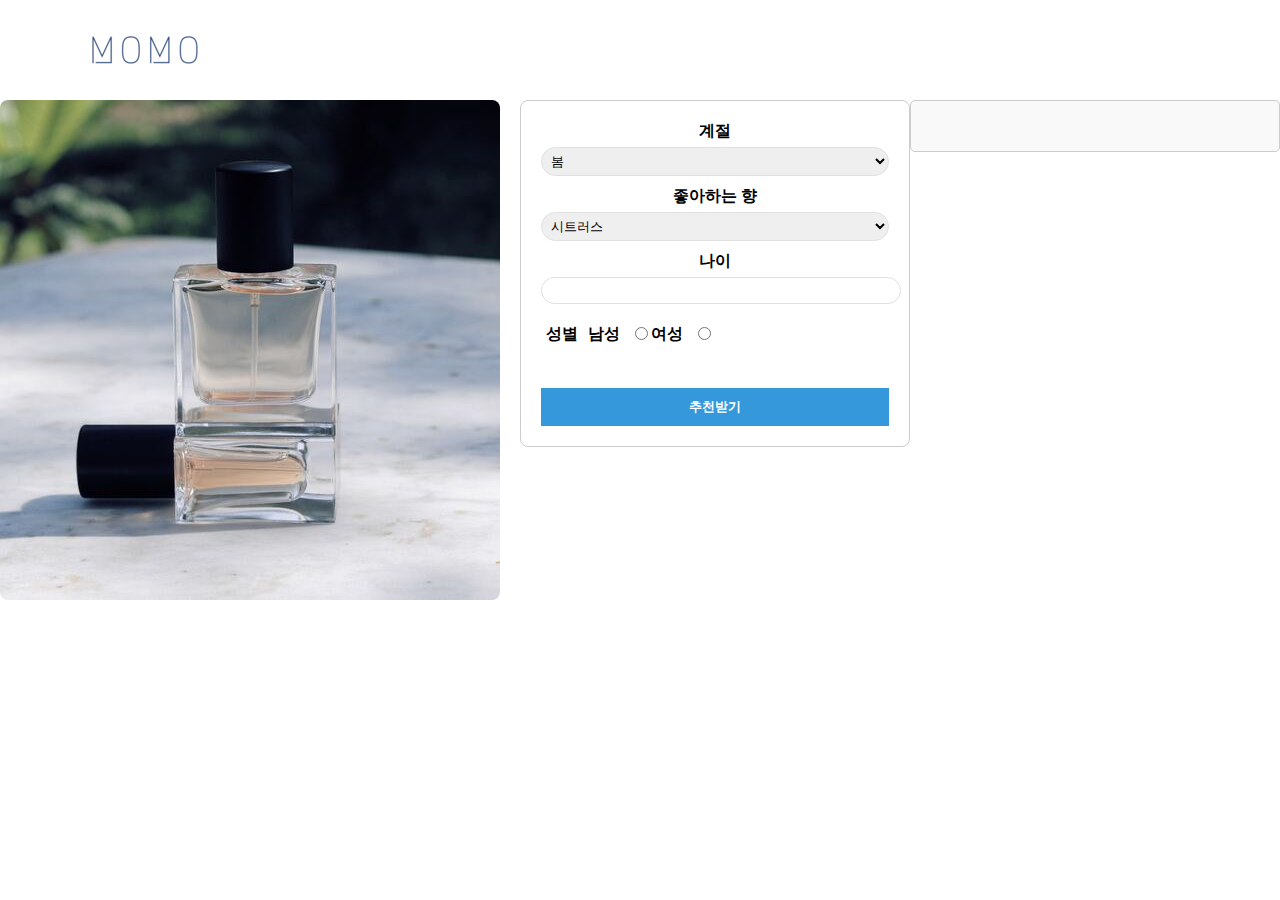
==== ai.html @ 7a633e6d "Add files via upload" ====
<!DOCTYPE html>
<html lang="ko">
<head>
  <meta charset="UTF-8">
  <meta name="viewport" content="width=device-width, initial-scale=1.0">
  <title>향수 추천 AI</title>
  <link rel="stylesheet" href="ai.css">
</head>
<body>
  <header>
    <img src="./img/facebook_cover_photo_1.png" alt="로고" id="logo">
  </header>
  <main>
    <div id="perfume">
      <img src="./img/perfume2.jpg" alt="perfume">
    </div>
    <form id="perfumeForm">
      <label for="season"><b>계절</b></label>
      <select id="season">
        <option value="spring">봄</option>
        <option value="summer">여름</option>
        <option value="fall">가을</option>
        <option value="winter">겨울</option>
      </select>
      <br>
      <label for="favoriteScent"><b>좋아하는 향</b></label>
      <select id="favoriteScent">
        <option value="Citrus">시트러스</option>
        <option value="Woody">우디</option>
        <option value="Floral">플로럴</option>
        <option value="Powdery">파우더리</option>
        <option value="Green">그린</option>
        <option value="Mossy">모시</option>
        <option value="Fruity">프루티</option>
        <option value="Musk">머스크</option>
        <option value="Spicy">스파이시</option>
      </select>
      <br>
      <label for="age"><b>나이</b></label>
      <input type="number" id="age" autocomplete="off">
      <div id="gender">
        <label><b>성별</b></label>
        <label for="male"><b>남성</b></label>
        <input type="radio" id="male" name="gender" value="male">
        <label for="female"><b>여성</b></label>
        <input type="radio" id="female" name="gender" value="female">
      </div>
      <br>
      <button type="button" id="recommendButton"><b>추천받기</b></button>
    </form>
    <div id="recommendation"></div>
  </main>
  <script src="ai.js"></script>
</body>
</html>
---- ai.css ----
/* html {
  width: 1200px;
  height: 800px;
} */

/* 공통 스타일 */
body {
  font-family: Arial, sans-serif;
  text-align: center;
  margin: 0;
  padding: 0;
}

/* 로고 스타일 */
#logo {
  display: flex;
  margin-left: 1%;
}

/* 메인 컨테이너 스타일 */
main {
  display: flex; /* 가로로 나란히 배치하기 위해 flex 사용 */
  align-items: flex-start; /* 세로 상단 정렬을 위해 추가 */
  justify-content: space-between;
  width: 100%; /* 추가: 메인 컨테이너가 전체 너비를 차지하도록 설정 */
  flex-direction: row; /* 가로 정렬 */
}

/* perfume 이미지 스타일 */
#perfume img {
  max-height: 500px;
  width: auto;
  border-radius: 8px;
  margin-right: 20px; /* 폼과 간격 주기 */
}

/* 컨테이너 스타일 */
#container {
  display: flex; /* 세로로 나란히 배치하기 위해 flex 사용 */
  align-items: flex-start; /* 세로 상단 정렬을 위해 추가 */
  width: 100%;
}

/* 폼 스타일 */
form#perfumeForm {
  margin: 0;
  padding: 20px;
  border: 1px solid #ccc;
  width: 458px;
  background-color: white;
  border-radius: 8px;
}

/* 추천 말풍선 스타일 */
#recommendation {
  width: 458px;
  height: 30px;
  background-color: #f9f9f9;
  border: 1px solid #ccc;
  border-radius: 5px;
  padding: 10px;
  overflow-y: auto;
}

label {
  display: block;
  margin-bottom: 5px;
}

select {
  width: 100%;
  padding: 5px;
  margin-bottom: 10px;
  border-radius: 20px;
  border: solid 1px;
  border-width: 1px;
  border-color: rgb(224, 224, 224);
}

input#age {
  width: 100%;
  padding: 5px;
  margin-bottom: 5px;
  border-radius: 20px;
  border: solid 1px;
  border-width: 1px;
  border-color: rgb(224, 224, 224);
}

#gender {
  display: flex;
  margin-bottom: 10px;
  width: 100%;
  height: auto;
  padding: 5px;
  margin-bottom: 5px;
}

#gender label {
  margin-right: 10px;
  margin-top: 10px;
}

button {
  background-color: rgb(52, 152, 219);
  color: #fff;
  padding: 10px 20px;
  border: none;
  cursor: pointer;
  width: 100%;
  text-align: center;
  margin-top: 10px;
}
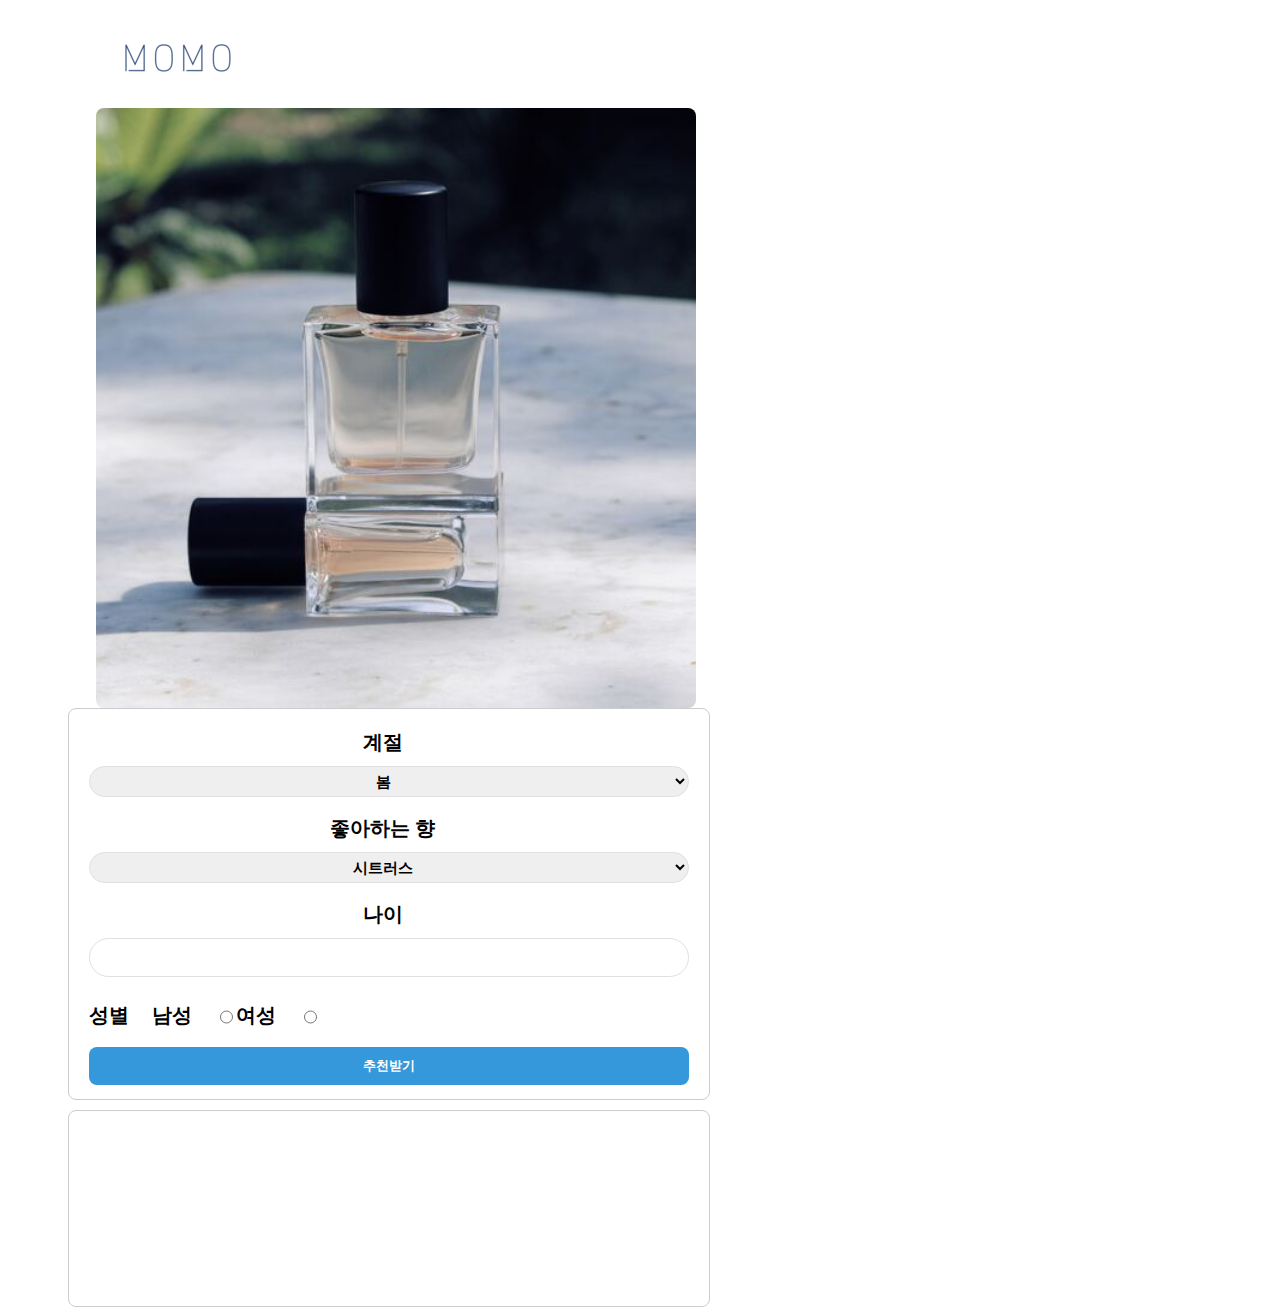
==== commit d607d411: "Add files via upload" ====
--- a/ai.html
+++ b/ai.html
@@ -10,10 +10,10 @@
   <header>
     <img src="./img/facebook_cover_photo_1.png" alt="로고" id="logo">
   </header>
+  <div id="perfume">
+    <img src="./img/perfume2.jpg" alt="perfume">
+  </div>
   <main>
-    <div id="perfume">
-      <img src="./img/perfume2.jpg" alt="perfume">
-    </div>
     <form id="perfumeForm">
       <label for="season"><b>계절</b></label>
       <select id="season">
--- a/ai.css
+++ b/ai.css
@@ -1,90 +1,95 @@
-/* html {
-  width: 1200px;
-  height: 800px;
-} */
-
 /* 공통 스타일 */
 body {
   font-family: Arial, sans-serif;
   text-align: center;
-  margin: 0;
-  padding: 0;
 }
 
 /* 로고 스타일 */
 #logo {
   display: flex;
-  margin-left: 1%;
+  margin-left: 3%;
 }
 
-/* 메인 컨테이너 스타일 */
+/* 메인 컨테이너 스타일 수정 */
 main {
-  display: flex; /* 가로로 나란히 배치하기 위해 flex 사용 */
-  align-items: flex-start; /* 세로 상단 정렬을 위해 추가 */
-  justify-content: space-between;
-  width: 100%; /* 추가: 메인 컨테이너가 전체 너비를 차지하도록 설정 */
-  flex-direction: row; /* 가로 정렬 */
+  display: flex;
+  align-items: flex-start; /* 맨 위 정렬 */
+  flex-direction: column;
+  width: 600px;
+  height: 600px;
 }
 
-/* perfume 이미지 스타일 */
+/* 이미지 스타일 수정 */
 #perfume img {
-  max-height: 500px;
-  width: auto;
-  border-radius: 8px;
-  margin-right: 20px; /* 폼과 간격 주기 */
-}
-
-/* 컨테이너 스타일 */
-#container {
-  display: flex; /* 세로로 나란히 배치하기 위해 flex 사용 */
-  align-items: flex-start; /* 세로 상단 정렬을 위해 추가 */
-  width: 100%;
-}
-
-/* 폼 스타일 */
-form#perfumeForm {
-  margin: 0;
-  padding: 20px;
-  border: 1px solid #ccc;
-  width: 458px;
-  background-color: white;
+  width: 600px;
+  height: 600px;
+  float: left;
+  margin-left: 7%;
   border-radius: 8px;
 }
 
-/* 추천 말풍선 스타일 */
+/* 폼 스타일 수정 */
+form#perfumeForm {
+  display: flex;
+  flex-direction: column;
+  align-items: center;
+  width: 600px;
+  height: 350px;
+  margin: 0;
+  padding: 20px;
+  border: 1px solid #ccc; 
+  background-color: white;
+  border-radius: 8px;
+  margin-left: 10%;
+}
+
+/* recommendation 스타일 수정 */
 #recommendation {
-  width: 458px;
-  height: 30px;
-  background-color: #f9f9f9;
+  width: 620px;
+  height: 175px;
+  background-color: rgb(255, 255, 255);
   border: 1px solid #ccc;
-  border-radius: 5px;
+  border-radius: 8px;
   padding: 10px;
+  margin-top: 10px;
+  margin-left: 10%;
   overflow-y: auto;
 }
 
 label {
   display: block;
-  margin-bottom: 5px;
+  margin-bottom: 10px;
+  font-weight: bold;
+  font-size: 20px;
+  padding-right: 13px;
+  /* text-align: center; */
 }
 
 select {
-  width: 100%;
+  width: 600px;
+  height: 40px;
   padding: 5px;
-  margin-bottom: 10px;
   border-radius: 20px;
   border: solid 1px;
   border-width: 1px;
   border-color: rgb(224, 224, 224);
+  text-align: center;
+  font-weight: bold;
+  font-size: 15px;
 }
 
 input#age {
-  width: 100%;
-  padding: 5px;
-  margin-bottom: 5px;
-  border-radius: 20px;
+  width: 578px;
+  height: 18px;
+  padding: 10px;
+  margin-bottom: 10px;
+  border-radius: 30px;
   border: solid 1px;
   border-width: 1px;
   border-color: rgb(224, 224, 224);
+  text-align: center;
+  font-weight: bold;
+  font-size: 15px;
 }
 
 #gender {
@@ -106,8 +111,11 @@
   color: #fff;
   padding: 10px 20px;
   border: none;
+  border-radius: 8px;
   cursor: pointer;
   width: 100%;
+  height: 50px;
   text-align: center;
-  margin-top: 10px;
+  margin-top: -20px;
+  margin-bottom: 10px;
 }
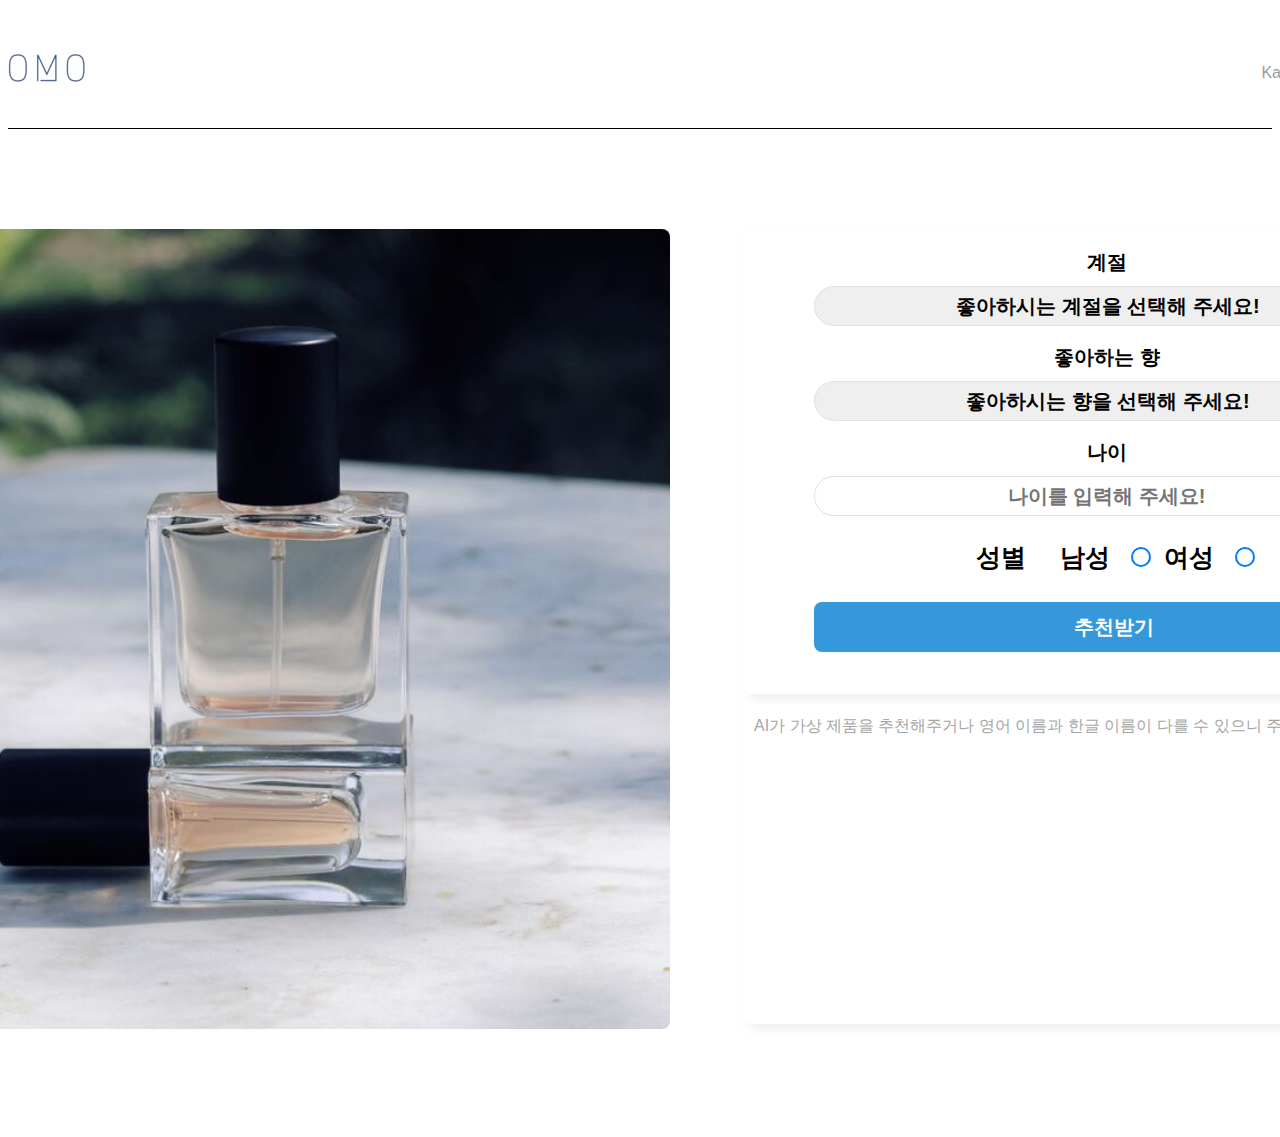
==== commit 5c7fc87e: "Add files via upload" ====
--- a/ai.html
+++ b/ai.html
@@ -7,49 +7,60 @@
   <link rel="stylesheet" href="ai.css">
 </head>
 <body>
-  <header>
-    <img src="./img/facebook_cover_photo_1.png" alt="로고" id="logo">
-  </header>
-  <div id="perfume">
-    <img src="./img/perfume2.jpg" alt="perfume">
+  <div id="container">
+    <header>
+      <img src="./img/facebook_cover_photo_1.png" alt="로고" id="logo">
+      <p>ⓒ 2023. KangGyeongMo All rights reserved</p>
+    </header>
+    <main>
+    <div id="perfume">
+      <img src="./img/perfume2.jpg" alt="perfume">
+    </div>
+      <div>
+        <form id="perfumeForm">
+          <label for="season"><b>계절</b></label>
+          <select id="season" required>
+            <option value="ex" selected disabled>
+              좋아하시는 계절을 선택해 주세요!
+            </option>
+            <option value="spring">봄</option>
+            <option value="summer">여름</option>
+            <option value="fall">가을</option>
+            <option value="winter">겨울</option>
+          </select>
+          <br>
+          <label for="favoriteScent"><b>좋아하는 향</b></label>
+          <select id="favoriteScent" required>
+            <option value="ex" selected disabled>
+              좋아하시는 향을 선택해 주세요!
+            </option>
+            <option value="Citrus">시트러스</option>
+            <option value="Woody">우디</option>
+            <option value="Floral">플로럴</option>
+            <option value="Powdery">파우더리</option>
+            <option value="Green">그린</option>
+            <option value="Mossy">모시</option>
+            <option value="Fruity">프루티</option>
+            <option value="Musk">머스크</option>
+            <option value="Spicy">스파이시</option>
+          </select>
+          <br>
+          <label for="age"><b>나이</b></label>
+          <input type="number" id="age" autocomplete="off" placeholder="나이를 입력해 주세요!" required>
+          <div id="gender">
+            <label><b>성별</b></label>
+            <label for="male" class="radio_box"><b>남성</b></label>
+            <input type="radio" id="male" name="gender" value="male">
+            <label for="female" class="radio_box"><b>여성</b></label>
+            <input type="radio" id="female" name="gender" value="female">
+          </div>
+          <br>
+          <button type="button" id="recommendButton"><b>추천받기</b></button>
+        </form>
+        <div id="recommendation" contenteditable placeholder="AI가 가상 제품을 추천해주거나 영어 이름과 한글 이름이 다를 수 있으니 주의하세요!"></div>
+      </div>
+    </main>
   </div>
-  <main>
-    <form id="perfumeForm">
-      <label for="season"><b>계절</b></label>
-      <select id="season">
-        <option value="spring">봄</option>
-        <option value="summer">여름</option>
-        <option value="fall">가을</option>
-        <option value="winter">겨울</option>
-      </select>
-      <br>
-      <label for="favoriteScent"><b>좋아하는 향</b></label>
-      <select id="favoriteScent">
-        <option value="Citrus">시트러스</option>
-        <option value="Woody">우디</option>
-        <option value="Floral">플로럴</option>
-        <option value="Powdery">파우더리</option>
-        <option value="Green">그린</option>
-        <option value="Mossy">모시</option>
-        <option value="Fruity">프루티</option>
-        <option value="Musk">머스크</option>
-        <option value="Spicy">스파이시</option>
-      </select>
-      <br>
-      <label for="age"><b>나이</b></label>
-      <input type="number" id="age" autocomplete="off">
-      <div id="gender">
-        <label><b>성별</b></label>
-        <label for="male"><b>남성</b></label>
-        <input type="radio" id="male" name="gender" value="male">
-        <label for="female"><b>여성</b></label>
-        <input type="radio" id="female" name="gender" value="female">
-      </div>
-      <br>
-      <button type="button" id="recommendButton"><b>추천받기</b></button>
-    </form>
-    <div id="recommendation"></div>
-  </main>
   <script src="ai.js"></script>
 </body>
 </html>
--- a/ai.css
+++ b/ai.css
@@ -2,29 +2,54 @@
 body {
   font-family: Arial, sans-serif;
   text-align: center;
+  display: flex;
+  flex-direction: column-reverse;
+  justify-content: center;
+}
+
+#container {
+  display: flex;
+  flex-direction: column;
 }
 
 /* 로고 스타일 */
 #logo {
   display: flex;
-  margin-left: 3%;
+  margin: 10px;
+}
+
+header {
+  display: flex;
+  flex-direction: row;
+  justify-content: center;
+  align-items: center;
+  gap: 68rem;
+  border-bottom: solid 1px black ;
+}
+
+p {
+  margin: 0;
+  margin-right: 1%;
+  margin-top: 2%;
+  opacity: 0.4;
 }
 
 /* 메인 컨테이너 스타일 수정 */
 main {
   display: flex;
-  align-items: flex-start; /* 맨 위 정렬 */
-  flex-direction: column;
-  width: 600px;
-  height: 600px;
+  align-items: center;
+  flex-direction: row;
+  justify-content: center;
+  /* width: 600px;*/
+  height: 1000px;
 }
 
 /* 이미지 스타일 수정 */
 #perfume img {
-  width: 600px;
-  height: 600px;
+  width: 800px;
+  height: 800px;
   float: left;
-  margin-left: 7%;
+  /* margin-left: 7%; */
   border-radius: 8px;
 }
 
@@ -33,27 +58,32 @@
   display: flex;
   flex-direction: column;
   align-items: center;
-  width: 600px;
-  height: 350px;
+  width: 700px;
+  height: 425px;
   margin: 0;
   padding: 20px;
-  border: 1px solid #ccc; 
+  /* border: 1px solid #ccc;  */
   background-color: white;
   border-radius: 8px;
   margin-left: 10%;
+  box-shadow: 5px 5px 10px rgba(224, 224, 224, 0.53);
 }
 
 /* recommendation 스타일 수정 */
 #recommendation {
-  width: 620px;
-  height: 175px;
+  width: 720px;
+  height: 300px;
   background-color: rgb(255, 255, 255);
-  border: 1px solid #ccc;
+  /* border: 1px solid #ccc; */
   border-radius: 8px;
   padding: 10px;
   margin-top: 10px;
   margin-left: 10%;
+  margin-bottom: 5px;
   overflow-y: auto;
+  box-shadow: 5px 5px 10px rgba(224, 224, 224, 0.53);
+  line-height: 1.5rem;
+  text-align: left;
 }
 
 label {
@@ -61,7 +91,7 @@
   margin-bottom: 10px;
   font-weight: bold;
   font-size: 20px;
-  padding-right: 13px;
+  padding-right: 14px;
   /* text-align: center; */
 }
 
@@ -75,7 +105,11 @@
   border-color: rgb(224, 224, 224);
   text-align: center;
   font-weight: bold;
-  font-size: 15px;
+  font-size: 20px;
+}
+
+select option:disabled {
+  color: gray;
 }
 
 input#age {
@@ -89,21 +123,51 @@
   border-color: rgb(224, 224, 224);
   text-align: center;
   font-weight: bold;
-  font-size: 15px;
+  font-size: 20px;
 }
 
 #gender {
   display: flex;
-  margin-bottom: 10px;
   width: 100%;
   height: auto;
   padding: 5px;
   margin-bottom: 5px;
+  margin-left: 100px;
+  /* margin-top: -10px; */
 }
 
 #gender label {
   margin-right: 10px;
   margin-top: 10px;
+  margin-left: 10px;
+  font-size: 25px;
+}
+
+#gender label.radio_box {
+  margin-right: 2px;
+}
+
+#gender input[type="radio"] {
+  appearance: none;
+  margin-top: 16px;
+  width: 20px;
+  height: 20px;
+  border: 2px solid #007BFF;
+  border-radius: 50%;
+  outline: none;
+  transition: 0.3s;
+}
+
+/* gender 라디오 버튼이 체크됐을 때 스타일 */
+#gender input[type="radio"]:checked {
+  background-color: #007BFF;
+  border-color: #007BFF;
+}
+
+div#gender {
+  display: flex;
+  justify-content: center;
+  margin-right: 15%;
 }
 
 button {
@@ -113,9 +177,15 @@
   border: none;
   border-radius: 8px;
   cursor: pointer;
-  width: 100%;
+  width: 600px;
   height: 50px;
   text-align: center;
-  margin-top: -20px;
-  margin-bottom: 10px;
+  margin-top: -10px;
+  font-size: 20px;
 }
+
+[placeholder]:empty:before {
+  display: block;
+  content: attr(placeholder);
+  color: #a6a6a6;
+}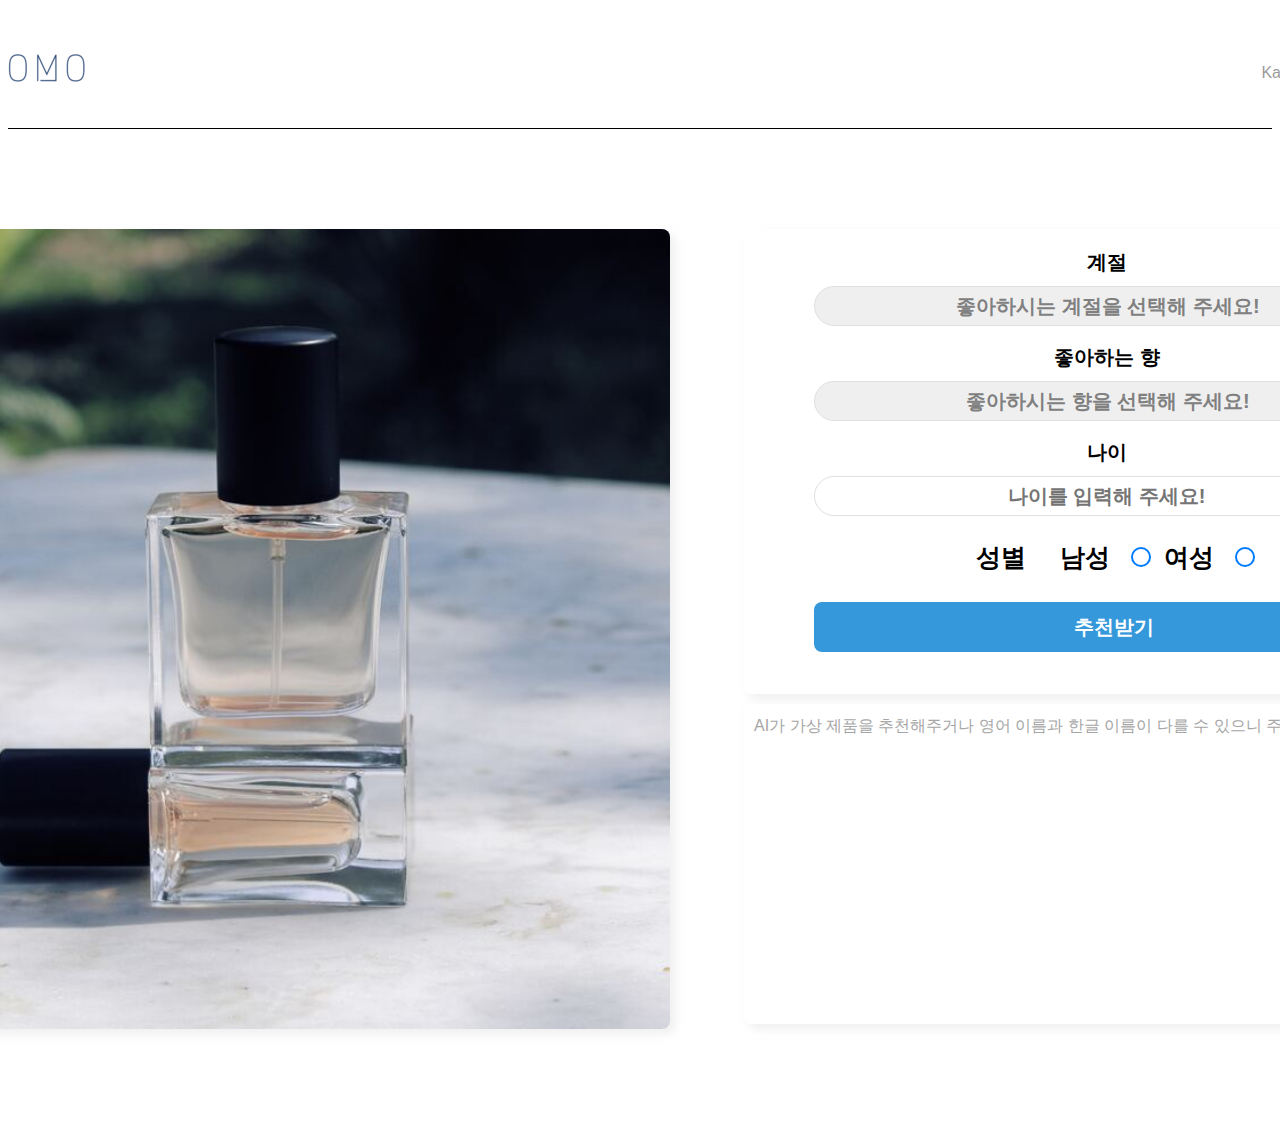
==== commit 51155d7b: "Add files via upload" ====
--- a/ai.html
+++ b/ai.html
@@ -61,6 +61,7 @@
       </div>
     </main>
   </div>
+  
   <script src="ai.js"></script>
 </body>
 </html>
--- a/ai.css
+++ b/ai.css
@@ -51,6 +51,7 @@
   float: left;
   /* margin-left: 7%; */
   border-radius: 8px;
+  box-shadow: 5px 5px 10px rgba(224, 224, 224, 0.53);
 }
 
 /* 폼 스타일 수정 */
@@ -184,8 +185,19 @@
   font-size: 20px;
 }
 
+#season, #favoriteScent {
+  color: grey;
+}
+option {
+  color: black
+}
+option[value='ex'][disabled]{
+  display: none;
+}
+
+/*div recommendation을 placeholder 처럼 사용 */
 [placeholder]:empty:before {
   display: block;
   content: attr(placeholder);
   color: #a6a6a6;
-}+}
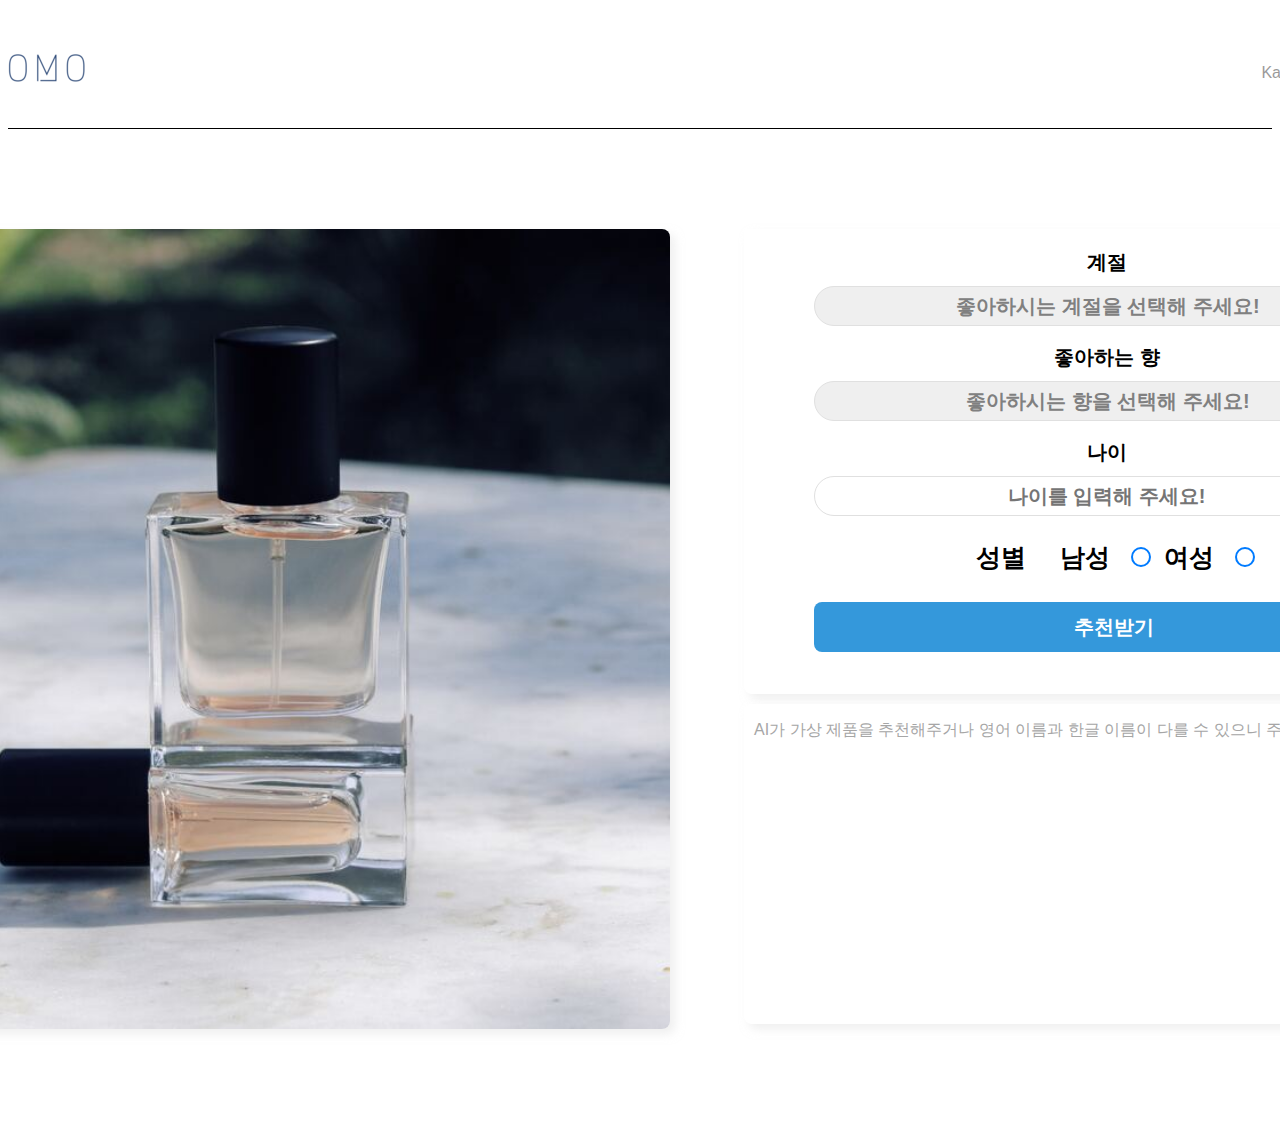
==== commit 5dd7bc1d: "Add files via upload" ====
--- a/ai.html
+++ b/ai.html
@@ -6,6 +6,7 @@
   <title>향수 추천 AI</title>
   <link rel="stylesheet" href="ai.css">
 </head>
+<link rel="icon" href="./img/pepe.png">
 <body>
   <div id="container">
     <header>
--- a/ai.css
+++ b/ai.css
@@ -54,7 +54,7 @@
   box-shadow: 5px 5px 10px rgba(224, 224, 224, 0.53);
 }
 
-/* 폼 스타일 수정 */
+/* 폼 스타일 */
 form#perfumeForm {
   display: flex;
   flex-direction: column;
@@ -70,7 +70,7 @@
   box-shadow: 5px 5px 10px rgba(224, 224, 224, 0.53);
 }
 
-/* recommendation 스타일 수정 */
+/* recommendation 스타일 */
 #recommendation {
   width: 720px;
   height: 300px;
@@ -83,7 +83,7 @@
   margin-bottom: 5px;
   overflow-y: auto;
   box-shadow: 5px 5px 10px rgba(224, 224, 224, 0.53);
-  line-height: 1.5rem;
+  line-height: 2rem;
   text-align: left;
 }
 
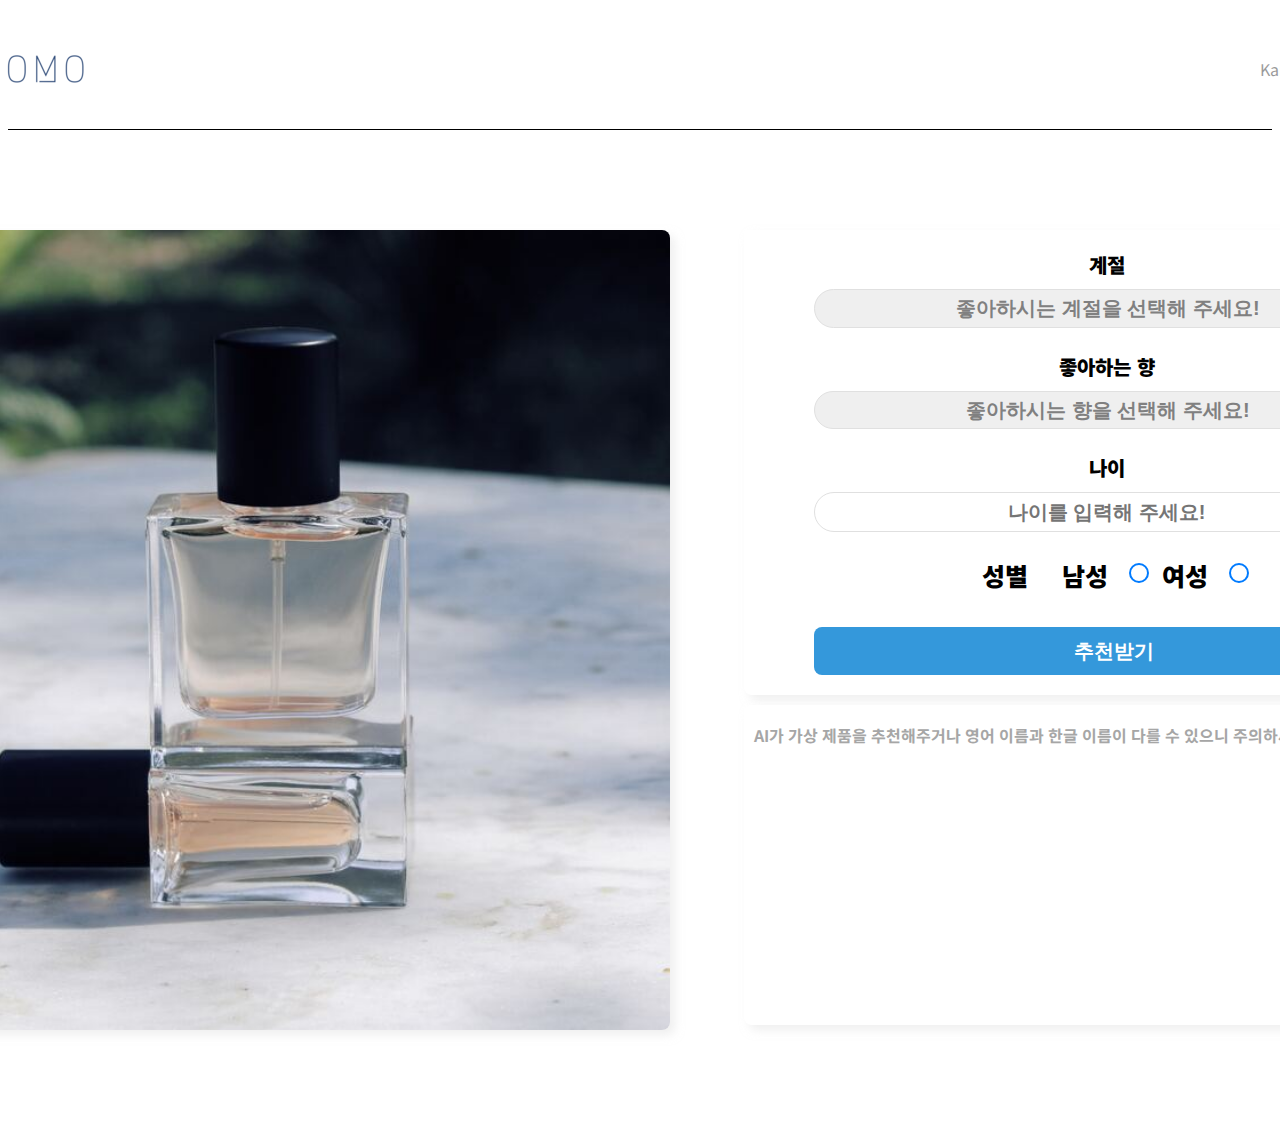
==== commit e897511a: "Add files via upload" ====
--- a/ai.html
+++ b/ai.html
@@ -5,6 +5,7 @@
   <meta name="viewport" content="width=device-width, initial-scale=1.0">
   <title>향수 추천 AI</title>
   <link rel="stylesheet" href="ai.css">
+  <link href="https://fonts.googleapis.com/css2?family=Noto+Sans+KR:wght@600&family=Noto+Sans:wght@600&display=swap" rel="stylesheet">
 </head>
 <link rel="icon" href="./img/pepe.png">
 <body>
--- a/ai.css
+++ b/ai.css
@@ -1,6 +1,7 @@
 /* 공통 스타일 */
 body {
-  font-family: Arial, sans-serif;
+  font-family: 'Noto Sans', sans-serif;
+  font-family: 'Noto Sans KR', sans-serif;
   text-align: center;
   display: flex;
   flex-direction: column-reverse;
@@ -40,7 +41,6 @@
   align-items: center;
   flex-direction: row;
   justify-content: center;
-  /* width: 600px;*/
   height: 1000px;
 }
 
@@ -49,7 +49,6 @@
   width: 800px;
   height: 800px;
   float: left;
-  /* margin-left: 7%; */
   border-radius: 8px;
   box-shadow: 5px 5px 10px rgba(224, 224, 224, 0.53);
 }
@@ -63,7 +62,6 @@
   height: 425px;
   margin: 0;
   padding: 20px;
-  /* border: 1px solid #ccc;  */
   background-color: white;
   border-radius: 8px;
   margin-left: 10%;
@@ -75,7 +73,6 @@
   width: 720px;
   height: 300px;
   background-color: rgb(255, 255, 255);
-  /* border: 1px solid #ccc; */
   border-radius: 8px;
   padding: 10px;
   margin-top: 10px;
@@ -83,8 +80,9 @@
   margin-bottom: 5px;
   overflow-y: auto;
   box-shadow: 5px 5px 10px rgba(224, 224, 224, 0.53);
-  line-height: 2rem;
+  line-height: 2.5rem;
   text-align: left;
+  font-weight: bold;
 }
 
 label {
@@ -93,7 +91,6 @@
   font-weight: bold;
   font-size: 20px;
   padding-right: 14px;
-  /* text-align: center; */
 }
 
 select {
@@ -134,7 +131,6 @@
   padding: 5px;
   margin-bottom: 5px;
   margin-left: 100px;
-  /* margin-top: -10px; */
 }
 
 #gender label {
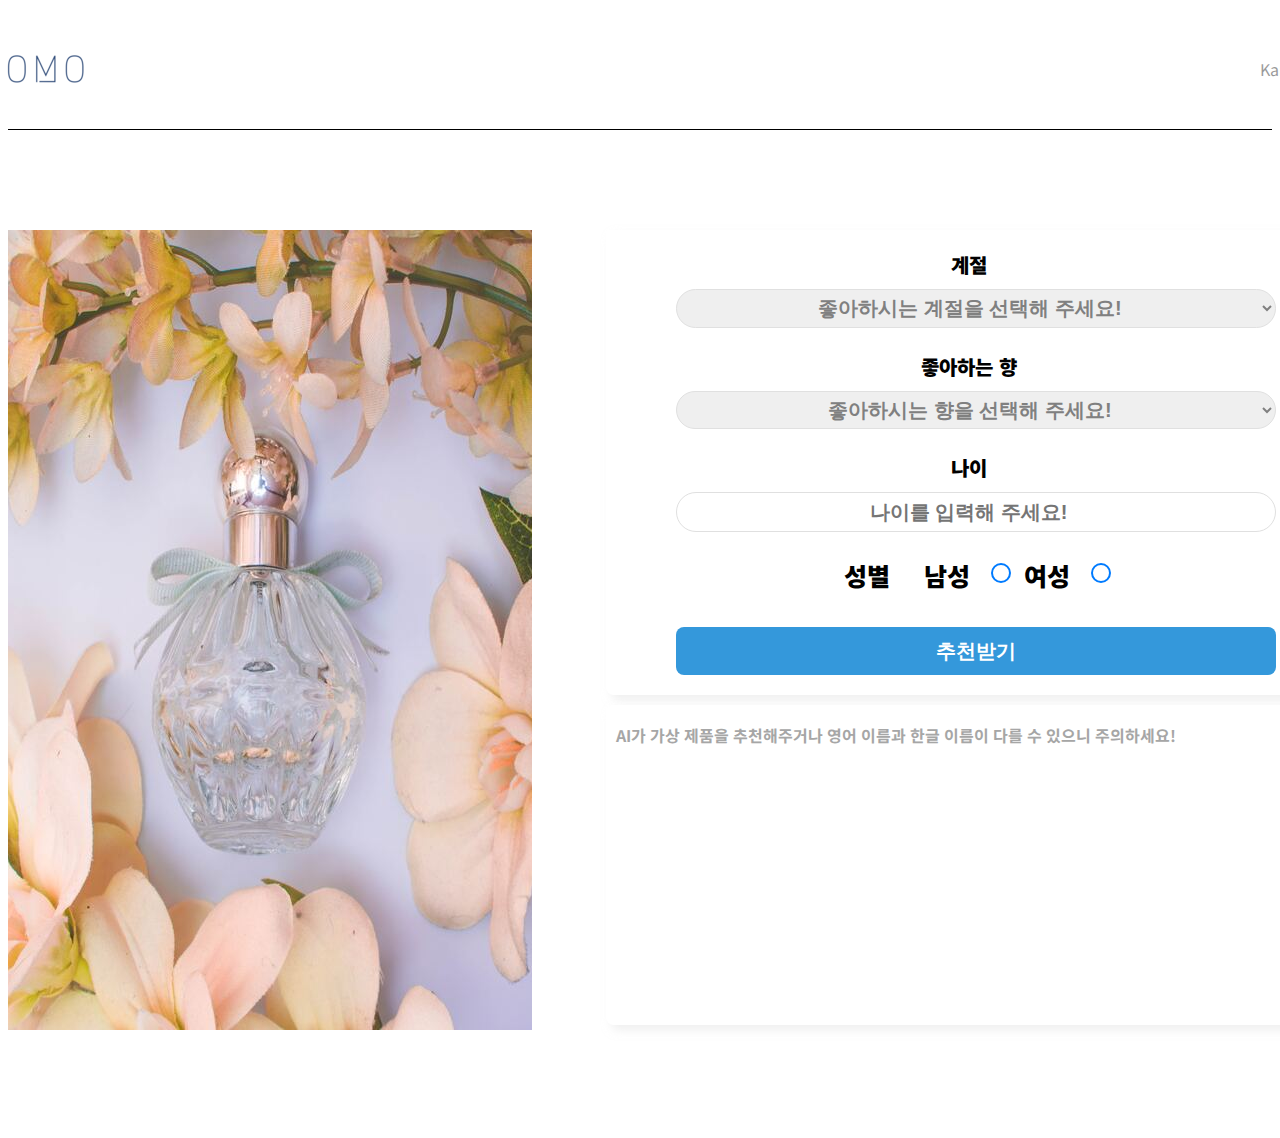
==== commit 423f5301: "Add files via upload" ====
--- a/ai.html
+++ b/ai.html
@@ -15,8 +15,8 @@
       <p>ⓒ 2023. KangGyeongMo All rights reserved</p>
     </header>
     <main>
-    <div id="perfume">
-      <img src="./img/perfume2.jpg" alt="perfume">
+    <div id="perfume" class="slider">
+      <img id="perfumeImage" src="./img/perfume1.jpg" alt="perfumeIMG1">
     </div>
       <div>
         <form id="perfumeForm">
@@ -65,5 +65,6 @@
   </div>
   
   <script src="ai.js"></script>
+  <script src="animation.js"></script>
 </body>
 </html>
--- a/ai.css
+++ b/ai.css
@@ -51,6 +51,15 @@
   float: left;
   border-radius: 8px;
   box-shadow: 5px 5px 10px rgba(224, 224, 224, 0.53);
+}
+
+.slider {
+  display: flex;
+  justify-content: center;
+  align-items: center;
+  width: 800px; /* 화면 가로폭에 맞게 조절 */
+  overflow: hidden; /* 넘치는 부분 숨김 */
+  height: 800px; /* 이미지 슬라이더의 높이 조절 */
 }
 
 /* 폼 스타일 */
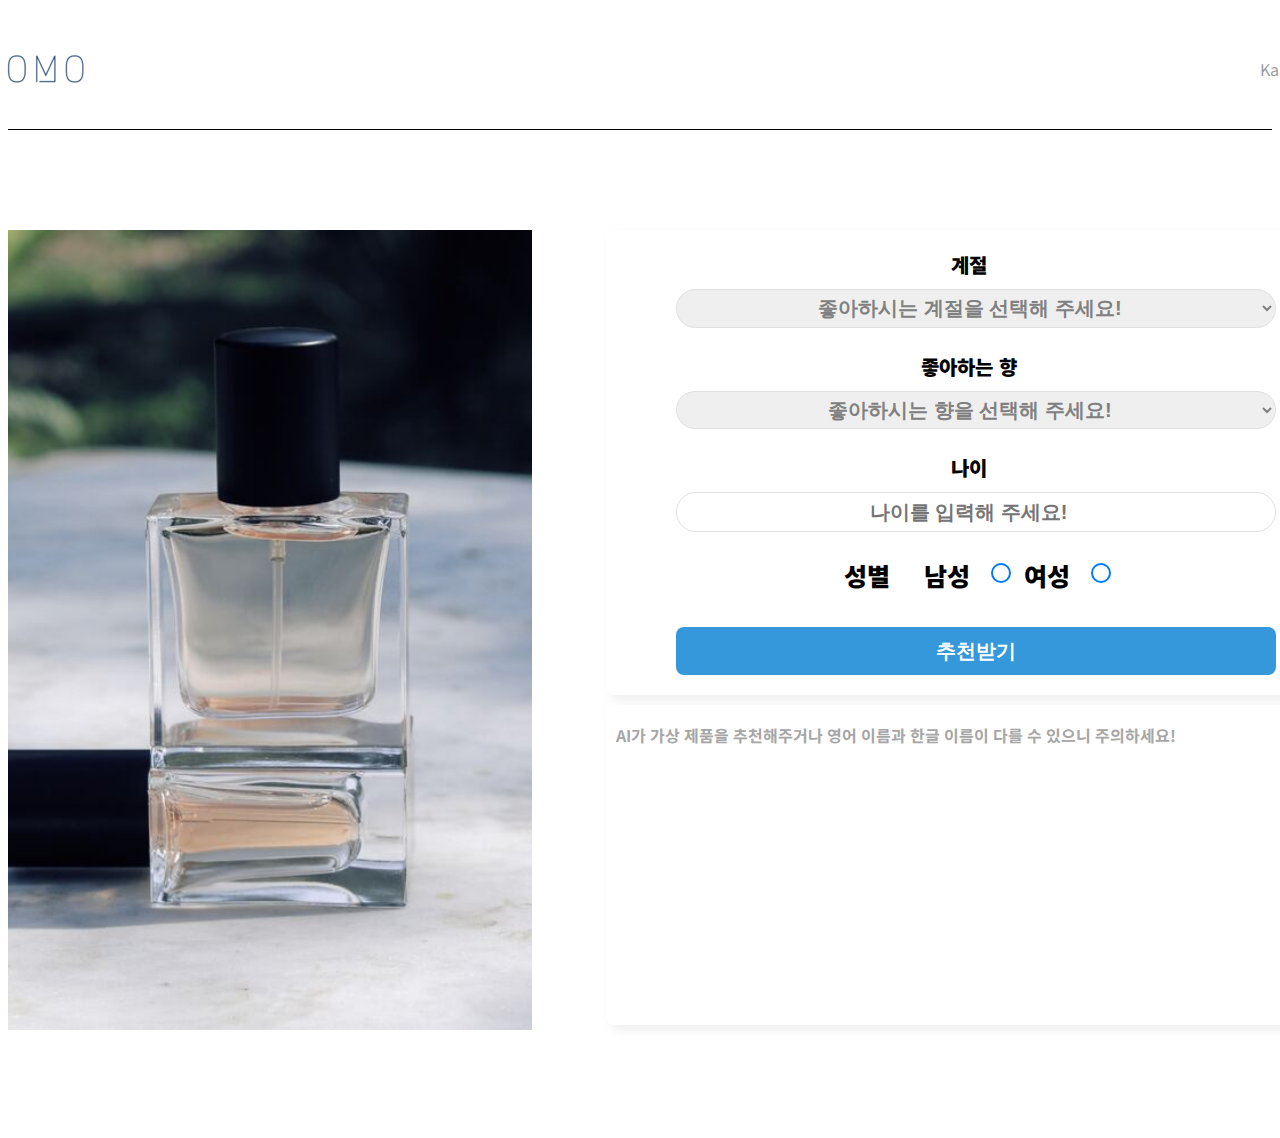
==== commit 27a04647: "Add files via upload" ====
--- a/ai.html
+++ b/ai.html
@@ -6,6 +6,7 @@
   <title>향수 추천 AI</title>
   <link rel="stylesheet" href="ai.css">
   <link href="https://fonts.googleapis.com/css2?family=Noto+Sans+KR:wght@600&family=Noto+Sans:wght@600&display=swap" rel="stylesheet">
+  
 </head>
 <link rel="icon" href="./img/pepe.png">
 <body>
@@ -15,6 +16,7 @@
       <p>ⓒ 2023. KangGyeongMo All rights reserved</p>
     </header>
     <main>
+
     <div id="perfume" class="slider">
       <img id="perfumeImage" src="./img/perfume1.jpg" alt="perfumeIMG1">
     </div>
@@ -64,7 +66,7 @@
     </main>
   </div>
   
-  <script src="ai.js"></script>
+  <script type="module" src="ai.js"></script>
   <script src="animation.js"></script>
 </body>
 </html>
--- a/ai.css
+++ b/ai.css
@@ -206,3 +206,55 @@
   content: attr(placeholder);
   color: #a6a6a6;
 }
+
+@keyframes spinner-line-fade-more {
+
+  0%,
+  100% {
+    opacity: 0;
+  }
+
+  1% {
+      opacity: 1;
+  }
+}
+
+@keyframes spinner-line-fade-quick {
+
+  0%,
+  39%,
+  100% {
+      opacity: 0.25;
+  }
+
+  40% {
+      opacity: 1;
+  }
+}
+
+@keyframes spinner-line-fade-default {
+
+  0%,
+  100% {
+      opacity: 0.22;
+  }
+
+  1% {
+      opacity: 1;
+  }
+}
+
+@keyframes spinner-line-shrink {
+
+  0%,
+  25%,
+  100% {
+      transform: scale(0.5);
+      opacity: 0.25;
+  }
+
+  26% {
+      transform: scale(1);
+      opacity: 1;
+  }
+}